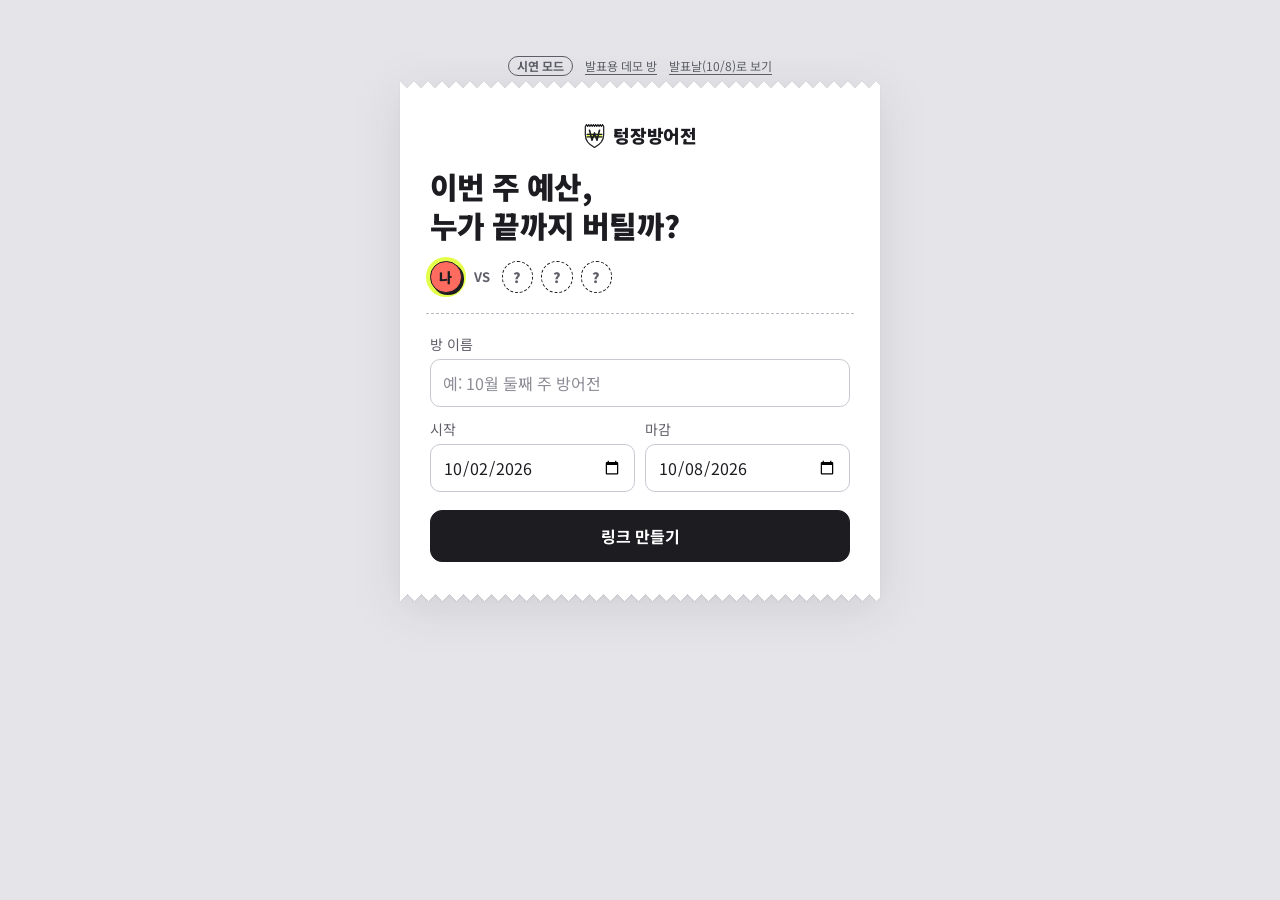
==== static/board/flow/index.html @ 1eaf126f "전체 UI 가이드와 시연용 전체 흐름(/flow) 추가: 다른 레인 기능이 없어도 발표 시연이 끊기지 않고, 팀원이 같은 디자인으로 화면을 옮길 수 있게 하기 위해 - /flow:" ====
<!doctype html>
<html lang="ko">
<head>
  <meta charset="utf-8">
  <meta name="viewport" content="width=device-width, initial-scale=1, viewport-fit=cover">
  <meta name="theme-color" content="#e4e4e9">
  <title>텅장방어전 · 방 만들기</title>
  <link rel="stylesheet" href="/static/board/common-proposal.css">
  <link rel="stylesheet" href="/static/board/flow/flow.css">
</head>
<body>
<!-- 방 만들기 (시연용). 실제 화면은 방 레인 / (static/rooms/index.html).
     화면의 일: 링크 만들기 하나. 설명 문장은 두지 않는다 -->
<main>
  <p class="brand">텅장방어전</p>
  <h1 class="hook">이번 주 예산,<br>누가 끝까지 버틸까?</h1>
  <div class="versus" aria-hidden="true">
    <span class="token p1 is-me">나</span><span class="vs">VS</span>
    <span class="token is-empty">?</span><span class="token is-empty">?</span><span class="token is-empty">?</span>
  </div>
  <hr>
  <form id="create" class="form" novalidate>
    <label>방 이름 <input name="name" maxlength="40" placeholder="예: 10월 둘째 주 방어전" autocomplete="off"></label>
    <div class="two">
      <label>시작 <input type="date" name="start" value="2026-10-02"></label>
      <label>마감 <input type="date" name="end" value="2026-10-08"></label>
    </div>
    <p class="danger" id="error" role="alert"></p>
    <button type="submit">링크 만들기</button>
  </form>
</main>
<script src="/static/board/flow/store.js"></script>
<script>
  (function () {
    "use strict";
    Flow.toolbar(null);
    const form = document.getElementById("create");
    const error = document.getElementById("error");
    form.addEventListener("submit", (ev) => {
      ev.preventDefault();
      // form.name 은 폼 자신의 name 속성이라 입력칸은 elements 로 꺼낸다
      const f = form.elements;
      const name = f.name.value.trim();
      const start = f.start.value;
      const end = f.end.value;
      f.name.removeAttribute("aria-invalid");
      f.end.removeAttribute("aria-invalid");
      if (!name) { error.textContent = "방 이름을 넣어 주세요."; f.name.setAttribute("aria-invalid", "true"); f.name.focus(); return; }
      if (!start || !end) { error.textContent = "시작일과 마감일을 골라 주세요."; return; }
      if (end < start) { error.textContent = "마감일이 시작일보다 빨라요."; f.end.setAttribute("aria-invalid", "true"); return; }
      const code = Flow.createRoom({ name, start_date: start, end_date: end });
      location.href = `/flow/r/${code}?new=1`;
    });
  })();
</script>
</body>
</html>
---- static/board/common-proposal.css ----
/* 공용 스타일 교체안: 결산 영수증 톤 (보드 레인 김경은 제안)

   팀장님이 static/common.css 를 이 파일 내용으로 바꾸면 방 만들기 · 방 홈 · 지출 올리기가 보드와 같은 톤이 된다.
   기존 변수(--bg --text --muted --line --accent --danger)와 클래스(.muted .danger .button .list)는 그대로 두었다.
   그래서 지금 화면 코드를 고치지 않아도 동작한다. 견본은 /static/board/ui-guide.html

   원칙: 화면 = 회색 계산대 위 흰 영수증 한 장 / 형광펜은 "나"에게만 / 상태는 도장 / 숫자는 고정폭 / 해요체 */

@import url("https://fonts.googleapis.com/css2?family=Noto+Sans+KR:wght@400;500;700;900&display=swap");

:root {
  color-scheme: light;

  /* 색 */
  --counter: #e4e4e9;       /* 바탕: 계산대 */
  --paper: #ffffff;         /* 영수증 종이 */
  --ink: #1c1c21;           /* 글자: 감열 잉크 */
  --ink-soft: #5e5e68;      /* 흐린 글자 (흰 종이 위 대비 6:1) */
  --rule: #b9b9c2;          /* 점선 */
  --field: #c9c9d1;         /* 입력칸 테두리 */
  --hl: #e4ff4a;            /* 형광펜: "나" 전용 */
  --hl-soft: #f4ffbf;       /* 형광펜 줄 바탕 */
  --stamp-red: #cf2338;     /* 초과 · 오류 */
  --stamp-gray: #7a7a85;    /* 미확인 · 항복 · 비활성 */
  --stamp-blue: #2647b8;    /* 완주 · 성공 */
  --up: #127a46;            /* 순위 오름 */
  --gold: #f2c94c;          /* 1등 메달 (글자는 잉크색) */
  --silver: #d3d6dc;        /* 2등 */
  --bronze: #e3a873;        /* 3등 */
  /* 플레이어 색: "누구인지"에만 쓴다 (상태는 도장). member_id 로 (id - 1) % 6 */
  --p1: #ff6b5e;            /* 코랄 */
  --p2: #4d7cff;            /* 파랑 */
  --p3: #2fcf9f;            /* 민트 */
  --p4: #ffb020;            /* 호박 */
  --p5: #a77bff;            /* 보라 */
  --p6: #ff6fb5;            /* 핑크 */

  /* 글꼴 */
  --font: "Noto Sans KR", "Apple SD Gothic Neo", "Malgun Gothic", system-ui, sans-serif;
  --mono: var(--font);      /* 글꼴은 하나(Noto Sans KR). 숫자는 .n 의 tabular-nums 로 자리만 맞춘다 */
  --ease-out: cubic-bezier(0.16, 1, 0.3, 1);

  /* 예전 이름 (지금 화면 코드가 쓰는 변수) */
  --bg: var(--paper);
  --text: var(--ink);
  --muted: var(--ink-soft);
  --line: var(--rule);
  --accent: var(--ink);
  --danger: var(--stamp-red);
}

* { box-sizing: border-box; }
[hidden] { display: none !important; }

html { -webkit-text-size-adjust: 100%; }
body {
  margin: 0;
  min-height: 100vh;
  min-height: 100dvh;
  background: var(--counter);
  color: var(--ink);
  font-family: var(--font);
  font-size: 16px;
  line-height: 1.5;
  -webkit-font-smoothing: antialiased;
  word-break: keep-all;
  padding: calc(20px + env(safe-area-inset-top, 0px)) 12px calc(28px + env(safe-area-inset-bottom, 0px));
}
::selection { background: var(--hl); color: var(--ink); }
:focus-visible { outline: 2px solid var(--ink); outline-offset: 3px; border-radius: 4px; }
a { color: inherit; text-underline-offset: 3px; }

/* 영수증 한 장: 각 화면의 <main> 이 그대로 영수증이 된다. 다른 곳에서는 .paper */
main,
.paper {
  --tooth: 14px;
  position: relative;
  max-width: 480px;
  margin: 7px auto;
  padding: 28px 22px 26px;
  background: var(--paper);
  filter: drop-shadow(0 1px 1px rgba(28, 28, 33, 0.06)) drop-shadow(0 10px 24px rgba(28, 28, 33, 0.10));
}
main::before, main::after,
.paper::before, .paper::after {
  content: "";
  position: absolute;
  left: 0;
  right: 0;
  height: 7px;
  background-repeat: repeat-x;
  background-size: var(--tooth) var(--tooth);
}
main::before, .paper::before {
  top: -7px;
  background-image:
    linear-gradient(45deg, var(--paper) 50%, transparent 50%),
    linear-gradient(-45deg, var(--paper) 50%, transparent 50%);
}
main::after, .paper::after {
  bottom: -7px;
  background-image:
    linear-gradient(135deg, var(--paper) 50%, transparent 50%),
    linear-gradient(-135deg, var(--paper) 50%, transparent 50%);
  background-position: 0 -7px;
}

h1 { font-size: 24px; font-weight: 900; line-height: 1.3; letter-spacing: -0.01em; margin: 0 0 6px; text-wrap: balance; }
h2 { font-size: 18px; font-weight: 700; line-height: 1.4; margin: 24px 0 10px; }
p { margin: 0 0 12px; }

.muted { color: var(--ink-soft); font-size: 14px; }
.danger { color: var(--stamp-red); font-size: 14px; font-weight: 500; }
.danger:empty { display: none; }

/* 점선: 영수증 구획 */
hr, .cut { border: 0; border-top: 1.5px dashed var(--rule); margin: 20px -4px; }

/* 버튼: 기본은 잉크색, 보조는 테두리만 */
button, .button {
  display: inline-flex;
  align-items: center;
  justify-content: center;
  gap: 6px;
  min-height: 52px;
  padding: 0 20px;
  border: 1.5px solid var(--ink);
  border-radius: 12px;
  background: var(--ink);
  color: var(--paper);
  font: inherit;
  font-size: 16px;
  font-weight: 700;
  text-decoration: none;
  cursor: pointer;
}
button:active, .button:active { transform: translateY(1px); }
button:disabled, .button[aria-disabled="true"] { opacity: 0.4; cursor: default; transform: none; }
button.secondary, .button.secondary { background: var(--paper); color: var(--ink); }
button.danger-line, .button.danger-line { background: var(--paper); color: var(--stamp-red); border-color: var(--stamp-red); }
button.small, .button.small { min-height: 40px; padding: 0 14px; font-size: 14px; border-radius: 10px; }

/* 입력칸 */
input, select, textarea {
  width: 100%;
  min-height: 48px;
  padding: 0 12px;
  border: 1.5px solid var(--field);
  border-radius: 10px;
  background: var(--paper);
  color: var(--ink);
  font: inherit;
  font-size: 16px;   /* 16px 미만이면 아이폰이 확대한다 */
}
textarea { padding: 10px 12px; min-height: 96px; }
input:focus, select:focus, textarea:focus { outline: none; border-color: var(--ink); box-shadow: 0 0 0 3px var(--hl); }
input[readonly] { background: #f4f4f6; }
input[type="checkbox"], input[type="radio"] { width: 20px; height: 20px; min-height: 0; padding: 0; accent-color: var(--ink); }
input[aria-invalid="true"] { border-color: var(--stamp-red); }
input::placeholder { color: #8c8c96; }

/* 목록: 영수증 줄 */
ul.list { list-style: none; padding: 0; margin: 0; }
ul.list li { padding: 12px 0; }
ul.list li + li { border-top: 1px dotted var(--rule); }

/* 숫자는 고정폭 */
.n { font-family: var(--mono); font-weight: 700; font-variant-numeric: tabular-nums; letter-spacing: -0.01em; }

/* 형광펜: "나" 와 내 숫자에만 */
mark {
  color: inherit;
  background: linear-gradient(transparent 38%, var(--hl) 38%, var(--hl) 92%, transparent 92%);
  padding: 0 0.12em;
  margin: 0 -0.06em;
  -webkit-box-decoration-break: clone;
  box-decoration-break: clone;
}
.is-me { background: var(--hl-soft); }

/* 도장: 상태 표시 (색만으로 알리지 않고 글자로) */
.stamp {
  display: inline-block;
  font-size: 11.5px;
  font-weight: 900;
  letter-spacing: 0.08em;
  line-height: 1;
  padding: 3px 5px 3px 6px;
  border: 1.8px solid currentColor;
  border-radius: 4px;
  transform: rotate(-7deg);
  opacity: 0.88;
  white-space: nowrap;
}
.stamp-red { color: var(--stamp-red); }
.stamp-gray { color: var(--stamp-gray); }
.stamp-blue { color: var(--stamp-blue); }

/* 작은 꼬리표: 미확인처럼 "아직 확정 전" 상태. 도장보다 한 단계 약하다 */
.tag {
  display: inline-block;
  font-size: 12px;
  font-weight: 700;
  color: var(--stamp-gray);
  border: 1.4px dashed currentColor;
  border-radius: 4px;
  padding: 0 5px;
  line-height: 18px;
  white-space: nowrap;
}

/* 금 · 은 · 동: 1 · 2 · 3등 숫자를 메달 동전으로. 사람 토큰(각진 그림자)과 달리 그림자 없이 안쪽 점선 링 */
.medal {
  position: relative;
  display: inline-grid;
  place-items: center;
  width: 1.7em;
  height: 1.7em;
  border-radius: 50%;
  border: 1.5px solid var(--ink);
  font-family: var(--mono);
  font-weight: 700;
  line-height: 1;
}
.medal::after { content: ""; position: absolute; inset: 3px; border-radius: 50%; border: 1px dashed rgba(28, 28, 33, 0.55); }
.medal-gold { background: var(--gold); }
.medal-silver { background: var(--silver); }
.medal-bronze { background: var(--bronze); }

/* 고르기 카드: 참여할 때 가짜 은행 계좌 고르기 같은 단일 선택 */
/* 각 레인의 ".form label { display: block }" 같은 규칙에 덮이지 않게 클래스를 두 번 쓴다 */
label.pick.pick {
  display: flex;
  margin: 0;
  font-size: 15px;
  line-height: 1.4;
  align-items: center;
  gap: 12px;
  padding: 12px 14px;
  border: 1.5px solid var(--field);
  border-radius: 10px;
  color: var(--ink);
  cursor: pointer;
}
label.pick + label.pick { margin-top: 8px; }
label.pick.pick input { margin: 0; flex: none; }
label.pick:has(input:checked) { border-color: var(--ink); box-shadow: inset 0 0 0 1px var(--ink); }
label.pick .pick-sub { display: block; font-size: 13px; color: var(--ink-soft); }

/* 플레이어 토큰: 사람마다 고유 색의 동그라미 스티커 (닉네임 첫 글자). 게임 대기실처럼 "누구랑 붙는지" */
.token {
  --pc: var(--counter);
  display: inline-grid;
  place-items: center;
  width: 2.25em;
  height: 2.25em;
  flex: none;
  border-radius: 50%;
  border: 1.5px solid var(--ink);
  background: var(--pc);
  color: var(--ink);
  font-weight: 900;
  font-size: 14px;
  line-height: 1;
  box-shadow: 2px 2px 0 var(--ink);
}
.token.p1 { --pc: var(--p1); }
.token.p2 { --pc: var(--p2); }
.token.p3 { --pc: var(--p3); }
.token.p4 { --pc: var(--p4); }
.token.p5 { --pc: var(--p5); }
.token.p6 { --pc: var(--p6); }
.token.is-me { box-shadow: 2px 2px 0 var(--ink), 0 0 0 4px var(--hl); }
.token.is-quit { filter: grayscale(1); opacity: 0.5; }
.token.is-empty { background: transparent; border-style: dashed; color: var(--ink-soft); box-shadow: none; }

/* 참전자 줄 */
.lineup { display: flex; flex-wrap: wrap; gap: 12px 6px; margin: 0; padding: 0; list-style: none; }
.player { display: grid; justify-items: center; gap: 6px; width: 58px; }
.player .pname { font-size: 12px; font-weight: 500; width: 100%; text-align: center; overflow: hidden; text-overflow: ellipsis; white-space: nowrap; }

/* 내 HP 게이지: 남은 예산. 여유(민트) → 주의(호박) → 위험(코랄) → 초과(빨간 빗금) */
.gauge { --g: var(--p3); height: 16px; border: 1.5px solid var(--ink); border-radius: 999px; padding: 2px; background: var(--paper); }
.gauge > span { display: block; height: 100%; width: var(--left, 100%); min-width: 6px; border-radius: 999px; background: var(--g); transition: width 600ms var(--ease-out); }
.gauge[data-level="warn"] { --g: var(--p4); }
.gauge[data-level="danger"] { --g: var(--p1); }
.gauge[data-level="over"] > span { width: 100%; background: repeating-linear-gradient(-45deg, var(--stamp-red) 0 6px, #f6c3c9 6px 12px); }
.gauge-row { display: flex; justify-content: space-between; align-items: baseline; font-size: 13px; color: var(--ink-soft); margin: 0 0 6px; }
.gauge-row b { color: var(--ink); font-family: var(--mono); }

/* 비어 있는 메달 자리: 누가 가져갈까 (봉인 화면, 순위는 드러내지 않는다) */
.slots { display: flex; gap: 10px; align-items: center; }
.slot {
  display: inline-grid; place-items: center;
  width: 44px; height: 44px; border-radius: 50%;
  border: 1.5px solid var(--ink); box-shadow: 2px 2px 0 var(--ink);
  font-family: var(--mono); font-weight: 700; font-size: 20px; color: var(--ink);
}
.slot.gold { background: var(--gold); }
.slot.silver { background: var(--silver); }
.slot.bronze { background: var(--bronze); }

/* 안내 띠: "시연용 가상 계좌" 같은 알림 */
.note {
  font-size: 13px;
  color: var(--ink-soft);
  border: 1.5px dashed var(--rule);
  border-radius: 10px;
  padding: 10px 12px;
  margin: 0 0 16px;
}

@media (min-width: 720px) {
  body { padding-top: 56px; padding-bottom: 56px; }
  main, .paper { padding: 34px 30px 32px; }
}
---- static/board/flow/flow.css ----
/* 시연용 전체 흐름(/flow) 화면 배치. 색 · 글꼴 · 버튼 · 입력칸은 ../common-proposal.css 를 그대로 쓴다.
   원칙: 한 화면에 가장 큰 글자 하나, 기본 버튼 하나. 설명 문장은 두지 않는다.
   팀원이 자기 레인으로 옮길 때는 이 파일의 해당 부분만 같이 가져가면 된다. */

/* 시연 도구 막대: 영수증 밖, 맨 위. 실제 서비스에는 없다. 화면과 경쟁하지 않게 작고 흐리게 */
.flowbar {
  max-width: 480px;
  margin: 0 auto 12px;
  display: flex;
  flex-wrap: wrap;
  align-items: center;
  justify-content: center;
  gap: 4px 12px;
  font-size: 12px;
  color: var(--ink-soft, #5e5e68);
}
.flowbar .fb-chip {
  border: 1px solid currentColor;
  border-radius: 999px;
  padding: 0 8px;
  font-weight: 700;
}
.flowbar a,
.flowbar button {
  all: unset;
  cursor: pointer;
  text-decoration: underline;
  text-underline-offset: 3px;
}
.flowbar a:focus-visible,
.flowbar button:focus-visible { outline: 2px solid var(--ink, #1c1c21); outline-offset: 2px; border-radius: 3px; }
.counter .flowbar { margin-bottom: 0; }

/* 영수증 머리: 서비스 이름 (로고가 정해지면 이 자리) */
main > .brand, .paper > .brand { display: flex; align-items: center; justify-content: center; gap: 7px; font-weight: 900; font-size: 18px; letter-spacing: -0.01em; margin: 0 0 18px; }
/* 로고 A안 (투표 전 임시): 영수증 톱니 방패 + ₩ 바리케이드. 결과 카드(board.js)는 자기 로고가 있어서 main 바로 아래 .brand 에만 */
main > .brand::before, .paper > .brand::before { content: ""; width: 23px; height: 26px; flex: none; background: url("data:image/svg+xml,%3Csvg xmlns='http://www.w3.org/2000/svg' viewBox='0 0 60 68'%3E%3Cpath d='M6 9 L9 4 L12 9 L15 4 L18 9 L21 4 L24 9 L27 4 L30 9 L33 4 L36 9 L39 4 L42 9 L45 4 L48 9 L51 4 L54 9 V31 C54 46 44 57 30 64 C16 57 6 46 6 31 Z' fill='%23fff' stroke='%231c1c21' stroke-width='3.2' stroke-linejoin='round'/%3E%3Crect x='10' y='28' width='40' height='10' fill='%23e4ff4a'/%3E%3Cpolyline points='17,19 23.5,45 30,26 36.5,45 43,19' fill='none' stroke='%231c1c21' stroke-width='4.2' stroke-linecap='round' stroke-linejoin='round'/%3E%3Cline x1='10.5' y1='29.5' x2='49.5' y2='29.5' stroke='%231c1c21' stroke-width='3.4' stroke-linecap='round'/%3E%3Cline x1='10.5' y1='36.5' x2='49.5' y2='36.5' stroke='%231c1c21' stroke-width='3.4' stroke-linecap='round'/%3E%3C/svg%3E") no-repeat center / contain; }
.meta { font-size: 14px; color: var(--ink-soft); margin: 0; }
.meta b { color: var(--ink); }

/* 방 만들기: 질문 한 줄이 화면의 전부. 아래 "나 VS ? ? ?" 는 그림이다 */
.hook { font-size: 30px; line-height: 1.3; letter-spacing: -0.02em; margin: 8px 0 16px; }
.versus { display: flex; align-items: center; gap: 8px; }
.versus .vs { font-weight: 700; font-size: 13px; color: var(--ink-soft); margin: 0 4px; }

.form label { display: block; margin-bottom: 12px; font-size: 14px; color: var(--ink-soft); }
.form label input, .form label select { margin-top: 4px; }
.form button[type="submit"] { width: 100%; margin-top: 6px; }
.label { font-size: 14px; color: var(--ink-soft); margin: 0 0 8px; }
.two { display: flex; gap: 10px; }
.two label { flex: 1; min-width: 0; }
.wide { width: 100%; }
.stack { display: grid; gap: 10px; }

/* 방 홈 */
.who { font-size: 14px; color: var(--ink-soft); margin: 16px 0 10px; }
.who .n { color: var(--ink); }
.share { display: flex; gap: 8px; align-items: center; }
.share input { flex: 1; min-width: 0; font-size: 14px; color: var(--ink-soft); }
.flash { font-size: 14px; font-weight: 700; margin: 0 0 10px; }

/* 계좌 고르기: 세 칸 버튼 (고른 칸은 잉크로 채운다) */
.seg { margin: 0 0 14px; display: grid; grid-template-columns: repeat(3, 1fr); gap: 8px; }
.seg-item { position: relative; display: block; margin: 0 !important; }
.seg-item input { position: absolute; opacity: 0; inset: 0; width: 100%; height: 100%; margin: 0; cursor: pointer; }
.seg-item span {
  display: flex; align-items: center; justify-content: center;
  min-height: 48px; border: 1.5px solid var(--field); border-radius: 10px;
  font-size: 15px; font-weight: 700; color: var(--ink); background: var(--paper);
}
.seg-item input:checked + span { background: var(--ink); border-color: var(--ink); color: var(--paper); }
.seg-item input:focus-visible + span { box-shadow: 0 0 0 3px var(--hl); }

/* 내 페이지: 가장 큰 글자는 목표까지 남은 돈 */
.kicker { font-size: 15px; font-weight: 700; margin: 22px 0 2px; }
.money { font-size: 26px; line-height: 1.25; margin: 0 0 8px; }
.money .n { font-size: 40px; letter-spacing: -0.03em; }
.me-meta { display: flex; align-items: center; gap: 8px; }
.me-meta .token { font-size: 12px; box-shadow: 1.5px 1.5px 0 var(--ink); }
.me-meta .token.is-me { box-shadow: 1.5px 1.5px 0 var(--ink), 0 0 0 3px var(--hl); }
.pace { font-size: 14px; font-weight: 700; margin: 8px 0 0; }
.sub { display: flex; flex-wrap: wrap; align-items: center; gap: 6px 10px; font-size: 14px; color: var(--ink-soft); margin: 0 0 14px; }
.sub .n { font-weight: 500; }

/* 불러온 거래: 영수증 위에 살짝 떠 있는 판 한 장. 위쪽 "내 상태"와 확실히 나뉜다 */
.panel {
  margin: 22px -8px 0;
  padding: 10px 14px 14px;
  background: var(--paper);
  border-radius: 14px;
  box-shadow:
    0 0 0 1px rgba(28, 28, 33, 0.07),
    0 2px 4px rgba(28, 28, 33, 0.05),
    0 12px 28px rgba(28, 28, 33, 0.10);
}
.panel .list li:last-child { padding-bottom: 4px; }

/* 불러온 거래: 한 줄에 이름과 금액, 아래 줄에 날짜와 조정 */
.list-head { display: flex; justify-content: space-between; align-items: center; font-size: 13px; color: var(--ink-soft); margin: 0 0 2px; }
.tx { display: grid; grid-template-columns: minmax(0, 1fr) auto; grid-template-areas: "what amt" "sub ctl"; gap: 4px 10px; align-items: center; }
.tx .what { grid-area: what; font-weight: 500; }
.tx .amt { grid-area: amt; text-align: right; }
.tx-sub { grid-area: sub; display: flex; flex-wrap: wrap; gap: 4px 8px; align-items: center; min-width: 0; }
.tx .when { font-size: 12.5px; color: var(--ink-soft); }
.tx .when .n { font-weight: 500; }
.tx .ctl { grid-area: ctl; display: flex; gap: 6px; align-items: center; justify-content: flex-end; }
.tx .ctl select { width: auto; min-height: 34px; padding: 0 6px; border-radius: 8px; font-size: 16px; }
.tx.is-out .what, .tx.is-out .amt { color: var(--ink-soft); text-decoration: line-through; }

/* 제외: 누르면 잉크로 채워지는 작은 칸 */
.toggle { position: relative; display: inline-flex; cursor: pointer; }
.toggle input { position: absolute; opacity: 0; inset: 0; width: 100%; height: 100%; margin: 0; cursor: pointer; }
.toggle span { display: inline-flex; align-items: center; min-height: 34px; padding: 0 10px; border: 1.5px solid var(--field); border-radius: 8px; font-size: 14px; font-weight: 700; color: var(--ink-soft); }
.toggle input:checked + span { background: var(--ink); border-color: var(--ink); color: var(--paper); }
.toggle input:focus-visible + span { box-shadow: 0 0 0 3px var(--hl); }

/* 조정 완료: 목록을 내려도 화면 아래에 붙어 있다 */
.sticky { position: sticky; bottom: calc(12px + env(safe-area-inset-bottom, 0px)); margin-top: 16px; z-index: 2; }
.sticky button { box-shadow: 0 8px 20px rgba(28, 28, 33, 0.18); }

/* 글자 버튼 */
.text-btn { all: unset; cursor: pointer; font-size: 13px; color: var(--ink-soft); text-decoration: underline; text-underline-offset: 3px; }
.text-btn:focus-visible { outline: 2px solid var(--ink); outline-offset: 2px; border-radius: 3px; }
.danger-text { color: var(--stamp-red); }

.links { display: flex; justify-content: center; align-items: center; flex-wrap: wrap; gap: 6px 18px; font-size: 13px; margin: 0; }
.links a { color: var(--ink-soft); }

hr { margin: 20px -4px; }

/* 은행 연결 동의: 돈 이야기를 하는 화면이라 게임 요소 없이 표 한 장으로 */
.consent { margin: 14px 0 14px; padding: 0; display: grid; }
.consent div { display: grid; grid-template-columns: 7.2em minmax(0, 1fr); gap: 10px; padding: 9px 0; }
.consent div + div { border-top: 1px dotted var(--rule); }
.consent dt { font-size: 14px; color: var(--ink-soft); }
.consent dd { margin: 0; font-weight: 500; }
.agree { display: flex; align-items: center; gap: 10px; font-weight: 700; margin: 0 0 6px; cursor: pointer; }
.agree input { flex: none; }

/* 계좌 불러오는 중 */
.loading { display: grid; justify-items: center; gap: 14px; padding: 48px 0 40px; text-align: center; }
.loading p { margin: 0; font-weight: 700; }
.dots { display: flex; gap: 6px; }
.dots i { width: 9px; height: 9px; border-radius: 50%; background: var(--ink); animation: dot 900ms ease-in-out infinite; }
.dots i:nth-child(2) { animation-delay: 150ms; }
.dots i:nth-child(3) { animation-delay: 300ms; }
@keyframes dot { 0%, 100% { opacity: 0.2; transform: translateY(0); } 50% { opacity: 1; transform: translateY(-4px); } }
@media (prefers-reduced-motion: reduce) { .dots i { animation: none; opacity: 0.6; } }

/* 계좌 목록 */
.accounts { display: grid; }

/* 참여 흐름(정보 입력 → 은행 연결 → 계좌 선택): 단계가 바뀌어도 영수증 길이와 버튼 자리가 그대로 */
main.flow-step { min-height: 670px; display: flex; flex-direction: column; }
main.flow-step .step-body { flex: 1; display: flex; flex-direction: column; }
main.flow-step .step-actions { margin-top: auto; padding-top: 18px; display: grid; gap: 10px; }
.back { justify-self: start; align-self: flex-start; margin: -6px 0 10px; }
main.flow-step .loading { flex: 1; align-content: center; padding: 0; }
main.flow-step form.form { flex: 1; display: flex; flex-direction: column; }

.stepper { display: grid; grid-template-columns: repeat(3, 1fr); gap: 6px; list-style: none; padding: 0; margin: 0 0 20px; }
.stepper li { padding-top: 7px; border-top: 3px solid var(--rule); font-size: 12px; font-weight: 700; color: var(--ink-soft); }
.stepper li.is-done { border-top-color: var(--ink-soft); }
.stepper li.is-now { border-top-color: var(--ink); color: var(--ink); }
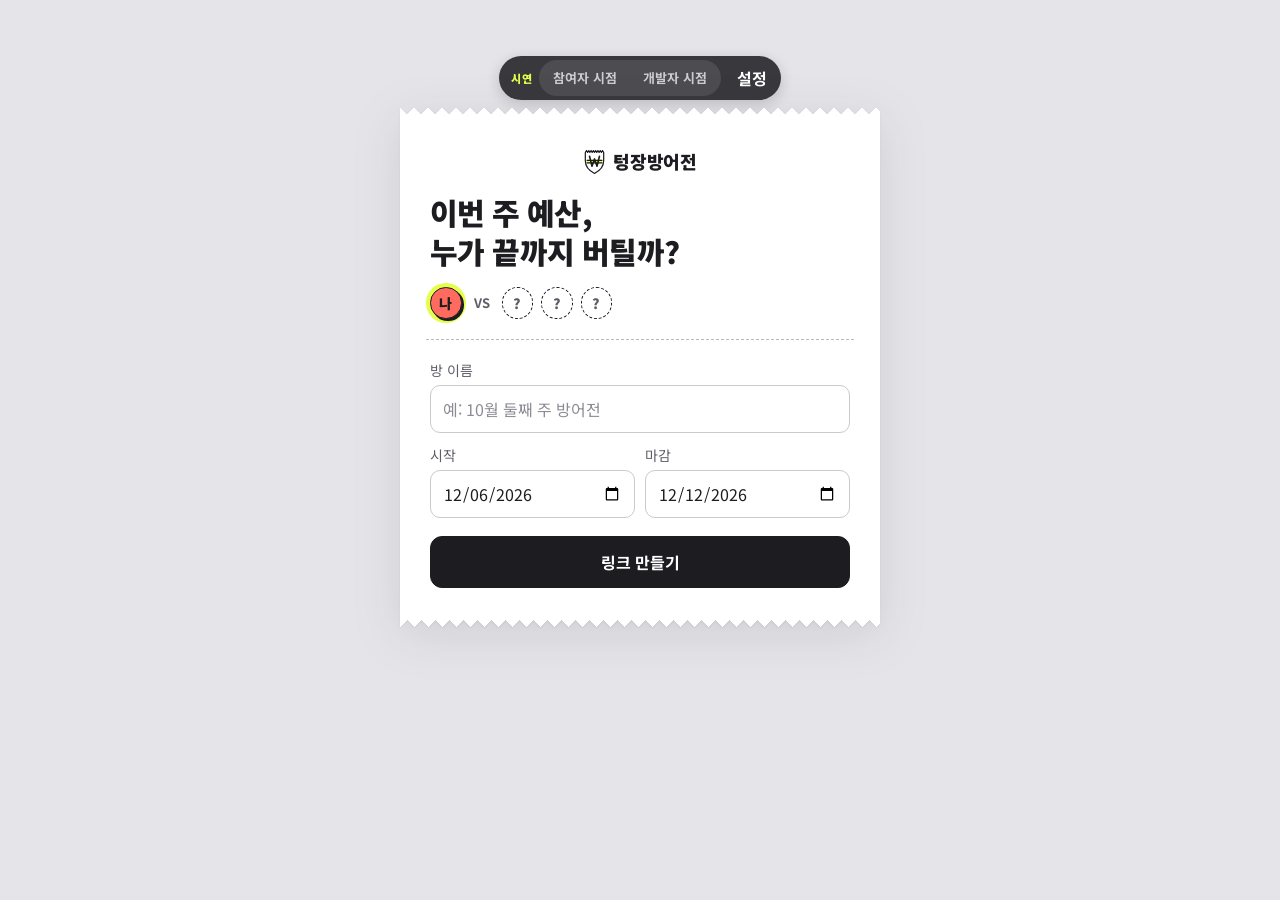
==== commit 52cbb60d: "참여·방 만들기 피드백 반영: 예산 콤마 자동, 은행 아이콘 줄 삭제, 동의 자세히 보기 팝업(법정 고지 3가지), 숫자 4자리 눈 버튼, 기간 기본값 오늘~+6일 Co-Autho" ====
--- a/static/board/flow/index.html
+++ b/static/board/flow/index.html
@@ -22,8 +22,8 @@
   <form id="create" class="form" novalidate>
     <label>방 이름 <input name="name" maxlength="40" placeholder="예: 10월 둘째 주 방어전" autocomplete="off"></label>
     <div class="two">
-      <label>시작 <input type="date" name="start" value="2026-10-02"></label>
-      <label>마감 <input type="date" name="end" value="2026-10-08"></label>
+      <label>시작 <input type="date" name="start"></label>
+      <label>마감 <input type="date" name="end"></label>
     </div>
     <p class="danger" id="error" role="alert"></p>
     <button type="submit">링크 만들기</button>
@@ -36,6 +36,17 @@
     Flow.toolbar(null);
     const form = document.getElementById("create");
     const error = document.getElementById("error");
+    // 기간 기본값: 시작 = 오늘, 마감 = 시작 + 6일 (일주일). 둘 다 고칠 수 있다. toISOString 은 쓰지 않는다
+    const dates = form.elements;
+    dates.start.value = Flow.today();
+    dates.end.value = Flow.addDays(dates.start.value, 6);
+    dates.end.min = dates.start.value;
+    dates.start.addEventListener("change", () => {
+      const start = dates.start.value;
+      if (!start) return;
+      dates.end.min = start;
+      if (!dates.end.value || dates.end.value < start) dates.end.value = Flow.addDays(start, 6);
+    });
     form.addEventListener("submit", (ev) => {
       ev.preventDefault();
       // form.name 은 폼 자신의 name 속성이라 입력칸은 elements 로 꺼낸다
--- a/static/board/flow/flow.css
+++ b/static/board/flow/flow.css
@@ -2,34 +2,70 @@
    원칙: 한 화면에 가장 큰 글자 하나, 기본 버튼 하나. 설명 문장은 두지 않는다.
    팀원이 자기 레인으로 옮길 때는 이 파일의 해당 부분만 같이 가져가면 된다. */
 
-/* 시연 도구 막대: 영수증 밖, 맨 위. 실제 서비스에는 없다. 화면과 경쟁하지 않게 작고 흐리게 */
-.flowbar {
-  max-width: 480px;
-  margin: 0 auto 12px;
-  display: flex;
-  flex-wrap: wrap;
-  align-items: center;
-  justify-content: center;
-  gap: 4px 12px;
-  font-size: 12px;
-  color: var(--ink-soft, #5e5e68);
-}
-.flowbar .fb-chip {
-  border: 1px solid currentColor;
+:root { --brand-shield: url("data:image/svg+xml,%3Csvg xmlns='http://www.w3.org/2000/svg' viewBox='0 0 60 68'%3E%3Cpath d='M6 9 L9 4 L12 9 L15 4 L18 9 L21 4 L24 9 L27 4 L30 9 L33 4 L36 9 L39 4 L42 9 L45 4 L48 9 L51 4 L54 9 V31 C54 46 44 57 30 64 C16 57 6 46 6 31 Z' fill='%23fff' stroke='%231c1c21' stroke-width='3.2' stroke-linejoin='round'/%3E%3Crect x='10' y='28' width='40' height='10' fill='%23e4ff4a'/%3E%3Cpolyline points='17,19 23.5,45 30,26 36.5,45 43,19' fill='none' stroke='%231c1c21' stroke-width='4.2' stroke-linecap='round' stroke-linejoin='round'/%3E%3Cline x1='10.5' y1='29.5' x2='49.5' y2='29.5' stroke='%231c1c21' stroke-width='3.4' stroke-linecap='round'/%3E%3Cline x1='10.5' y1='36.5' x2='49.5' y2='36.5' stroke='%231c1c21' stroke-width='3.4' stroke-linecap='round'/%3E%3C/svg%3E"); }
+
+/* 시연 막대: 영수증 위 회색 바탕에 놓인 어두운 알약. 서비스 화면(흰 영수증)과 질감이 달라 "시연 조작"으로 보인다 */
+.demo-bar {
+  display: flex; align-items: center; gap: 6px;
+  width: fit-content; max-width: 100%;
+  margin: 0 auto 14px; padding: 4px 4px 4px 12px;
   border-radius: 999px;
-  padding: 0 8px;
-  font-weight: 700;
-}
-.flowbar a,
-.flowbar button {
-  all: unset;
-  cursor: pointer;
-  text-decoration: underline;
-  text-underline-offset: 3px;
-}
-.flowbar a:focus-visible,
-.flowbar button:focus-visible { outline: 2px solid var(--ink, #1c1c21); outline-offset: 2px; border-radius: 3px; }
-.counter .flowbar { margin-bottom: 0; }
+  background: rgba(28, 28, 33, 0.86); color: #fff;
+  font-family: var(--font, "Noto Sans KR", sans-serif);
+  box-shadow: 0 4px 14px rgba(28, 28, 33, 0.18);
+}
+.db-label { font-size: 11px; font-weight: 900; letter-spacing: 0.08em; color: var(--hl, #e4ff4a); }
+.db-seg { display: inline-flex; gap: 2px; background: rgba(255, 255, 255, 0.10); border-radius: 999px; padding: 2px; }
+.db-seg button, .db-more {
+  all: unset; box-sizing: border-box; cursor: pointer;
+  min-height: 32px; padding: 0 12px; border-radius: 999px;
+  font-size: 13px; font-weight: 700; color: rgba(255, 255, 255, 0.72); white-space: nowrap;
+  display: inline-flex; align-items: center; gap: 6px;
+}
+.db-seg button[aria-pressed="true"] { background: #fff; color: var(--ink, #1c1c21); }
+.db-more { padding: 0 10px; font-size: 16px; color: #fff; }
+.db-day { background: var(--hl, #e4ff4a); color: var(--ink, #1c1c21); border-radius: 999px; padding: 1px 7px; font-size: 11px; font-weight: 700; }
+.db-seg button:focus-visible, .db-more:focus-visible { outline: 2px solid var(--hl, #e4ff4a); outline-offset: 1px; }
+.counter .demo-bar { margin-bottom: 0; }
+
+.demo-sheet { position: fixed; inset: 0; z-index: 40; }
+.ds-backdrop { position: absolute; inset: 0; background: rgba(28, 28, 33, 0.45); }
+.ds-panel {
+  position: absolute; left: 0; right: 0; bottom: 0;
+  max-width: 480px; margin: 0 auto;
+  background: var(--paper, #fff); color: var(--ink, #1c1c21);
+  border-radius: 20px 20px 0 0;
+  padding: 10px 20px calc(20px + env(safe-area-inset-bottom, 0px));
+  box-shadow: 0 -10px 30px rgba(28, 28, 33, 0.18);
+  font-family: var(--font, "Noto Sans KR", sans-serif);
+  animation: ds-up 220ms cubic-bezier(0.16, 1, 0.3, 1);
+}
+@keyframes ds-up { from { transform: translateY(24px); opacity: 0; } to { transform: none; opacity: 1; } }
+@media (prefers-reduced-motion: reduce) { .ds-panel { animation: none; } }
+.ds-handle { display: block; width: 40px; height: 4px; border-radius: 4px; background: var(--rule, #b9b9c2); margin: 0 auto 14px; }
+.ds-panel h2 { font-size: 19px; font-weight: 900; margin: 0 0 4px; }
+.ds-sub { font-size: 13px; color: var(--ink-soft, #5e5e68); margin: 0 0 18px; }
+.ds-label { font-size: 13px; font-weight: 700; color: var(--ink-soft, #5e5e68); margin: 0 0 8px; }
+.ds-seg { display: grid; grid-template-columns: 1fr 1fr; gap: 6px; background: #f1f1f4; border-radius: 12px; padding: 4px; }
+.ds-seg button {
+  all: unset; box-sizing: border-box; display: grid; justify-items: center; gap: 1px;
+  min-height: 48px; padding: 6px; border-radius: 9px; cursor: pointer;
+  font-size: 14px; font-weight: 700; color: var(--ink-soft, #5e5e68); text-align: center;
+}
+.ds-seg button small { font-size: 12px; font-weight: 500; }
+.ds-seg button[aria-checked="true"] { background: var(--paper, #fff); color: var(--ink, #1c1c21); box-shadow: 0 1px 3px rgba(28, 28, 33, 0.15); }
+.ds-seg button:focus-visible { outline: 2px solid var(--ink, #1c1c21); outline-offset: 1px; }
+.ds-hint { font-size: 12.5px; color: var(--ink-soft, #5e5e68); margin: 8px 2px 16px; }
+.ds-list { display: grid; border-top: 1px solid #ececf0; }
+.ds-row {
+  all: unset; box-sizing: border-box; display: grid; gap: 2px; cursor: pointer;
+  padding: 13px 28px 13px 2px; border-bottom: 1px solid #ececf0; position: relative;
+}
+.ds-row::after { content: "›"; position: absolute; right: 6px; top: 50%; translate: 0 -50%; font-size: 20px; color: var(--rule, #b9b9c2); }
+.ds-row b { font-size: 15px; font-weight: 700; color: var(--ink, #1c1c21); }
+.ds-row span { font-size: 13px; color: var(--ink-soft, #5e5e68); }
+.ds-row:focus-visible { outline: 2px solid var(--ink, #1c1c21); outline-offset: -2px; border-radius: 6px; }
+.ds-close { width: 100%; margin-top: 16px; }
 
 /* 영수증 머리: 서비스 이름 (로고가 정해지면 이 자리) */
 main > .brand, .paper > .brand { display: flex; align-items: center; justify-content: center; gap: 7px; font-weight: 900; font-size: 18px; letter-spacing: -0.01em; margin: 0 0 18px; }
@@ -97,7 +133,9 @@
 
 /* 불러온 거래: 한 줄에 이름과 금액, 아래 줄에 날짜와 조정 */
 .list-head { display: flex; justify-content: space-between; align-items: center; font-size: 13px; color: var(--ink-soft); margin: 0 0 2px; }
-.tx { display: grid; grid-template-columns: minmax(0, 1fr) auto; grid-template-areas: "what amt" "sub ctl"; gap: 4px 10px; align-items: center; }
+.tx { display: grid; grid-template-columns: minmax(0, 1fr) auto; grid-template-areas: "what amt" "sub ctl" "hint hint"; gap: 4px 10px; align-items: center; }
+.tx-hint { grid-area: hint; display: flex; }
+.tx-hint .tag { white-space: normal; line-height: 1.5; }
 .tx .what { grid-area: what; font-weight: 500; }
 .tx .amt { grid-area: amt; text-align: right; }
 .tx-sub { grid-area: sub; display: flex; flex-wrap: wrap; gap: 4px 8px; align-items: center; min-width: 0; }
@@ -128,13 +166,27 @@
 
 hr { margin: 20px -4px; }
 
-/* 은행 연결 동의: 돈 이야기를 하는 화면이라 게임 요소 없이 표 한 장으로 */
+/* 은행 연결 동의: 돈 이야기를 하는 화면이라 게임 요소 없이. 누가 무엇을 하는지 주어를 붙여 한 줄씩 */
+.consent-title { font-size: 24px; text-align: center; margin: 0 0 4px; }
+.consent-sub { text-align: center; margin: 0 0 22px; }
+.scope { list-style: none; margin: 0; padding: 0; display: grid; gap: 18px; }
+.scope li { display: grid; grid-template-columns: 36px minmax(0, 1fr); gap: 14px; align-items: center; }
+.sc-ic { width: 36px; height: 36px; border-radius: 50%; background: var(--counter); display: grid; place-items: center; }
+.sc-ic svg { width: 19px; height: 19px; }
+.scope b { display: block; font-size: 15px; font-weight: 900; line-height: 1.35; }
+.scope li span:not(.sc-ic) { display: block; font-size: 14px; color: var(--ink-soft); line-height: 1.45; margin-top: 1px; }
+.agree span { line-height: 1.4; }
+.agree b { color: var(--ink); }
+main.flow-step .step-actions button:disabled { opacity: 0.35; cursor: not-allowed; }
+
+/* (예전 두 칸 표: UI 가이드 예시에서만 쓰던 것) */
 .consent { margin: 14px 0 14px; padding: 0; display: grid; }
 .consent div { display: grid; grid-template-columns: 7.2em minmax(0, 1fr); gap: 10px; padding: 9px 0; }
 .consent div + div { border-top: 1px dotted var(--rule); }
 .consent dt { font-size: 14px; color: var(--ink-soft); }
 .consent dd { margin: 0; font-weight: 500; }
-.agree { display: flex; align-items: center; gap: 10px; font-weight: 700; margin: 0 0 6px; cursor: pointer; }
+.agree { display: flex; align-items: flex-start; gap: 10px; font-weight: 500; margin: 0 0 6px; cursor: pointer; font-size: 15px; }
+.agree input { margin-top: 1px; }
 .agree input { flex: none; }
 
 /* 계좌 불러오는 중 */
@@ -151,7 +203,8 @@
 .accounts { display: grid; }
 
 /* 참여 흐름(정보 입력 → 은행 연결 → 계좌 선택): 단계가 바뀌어도 영수증 길이와 버튼 자리가 그대로 */
-main.flow-step { min-height: 670px; display: flex; flex-direction: column; }
+/* 휴대폰 한 화면에 영수증 전체(아래 톱니까지)가 들어오는 길이. 시연 막대와 위아래 여백 몫 134px 제외, 컴퓨터에서는 760px 에서 멈춘다 */
+main.flow-step { min-height: clamp(600px, calc(100dvh - 134px), 760px); display: flex; flex-direction: column; }
 main.flow-step .step-body { flex: 1; display: flex; flex-direction: column; }
 main.flow-step .step-actions { margin-top: auto; padding-top: 18px; display: grid; gap: 10px; }
 .back { justify-self: start; align-self: flex-start; margin: -6px 0 10px; }
@@ -162,3 +215,101 @@
 .stepper li { padding-top: 7px; border-top: 3px solid var(--rule); font-size: 12px; font-weight: 700; color: var(--ink-soft); }
 .stepper li.is-done { border-top-color: var(--ink-soft); }
 .stepper li.is-now { border-top-color: var(--ink); color: var(--ink); }
+
+/* 아래 고정 탭: 참여한 뒤 [내 기록 | 결과] 두 곳만 오간다 */
+.tabbar {
+  position: fixed; left: 0; right: 0; bottom: 0; z-index: 20;
+  display: flex; justify-content: center; gap: 8px;
+  padding: 6px 12px calc(6px + env(safe-area-inset-bottom, 0px));
+  background: var(--paper, #fff);
+  border-top: 1px solid #e6e6ea;
+  box-shadow: 0 -4px 14px rgba(28, 28, 33, 0.06);
+  font-family: var(--font, "Noto Sans KR", sans-serif);
+}
+.tabbar a {
+  flex: 1; max-width: 200px;
+  display: grid; justify-items: center; gap: 2px;
+  padding: 6px 0 4px; border-radius: 12px;
+  font-size: 12px; font-weight: 700; color: var(--ink-soft, #5e5e68); text-decoration: none;
+}
+.tabbar a svg { width: 22px; height: 22px; }
+.tabbar a[aria-current="page"] { color: var(--ink, #1c1c21); background: #f1f1f4; }
+.tabbar a:focus-visible { outline: 2px solid var(--ink, #1c1c21); outline-offset: 2px; }
+.tabbar em { font-style: normal; display: inline-flex; align-items: center; gap: 2px; font-size: 11px; color: var(--ink-soft, #5e5e68); }
+.tabbar em svg { width: 11px; height: 11px; }
+body.has-tabbar { padding-bottom: calc(96px + env(safe-area-inset-bottom, 0px)); }
+body.has-tabbar .counter { padding-bottom: calc(96px + env(safe-area-inset-bottom, 0px)); }
+.has-tabbar .sticky { bottom: calc(78px + env(safe-area-inset-bottom, 0px)); }
+
+/* 숫자 4자리 */
+.label-sub { font-size: 12px; color: var(--ink-soft); margin-left: 4px; }
+.who-row { display: flex; justify-content: space-between; align-items: center; gap: 12px; }
+.who-row .text-btn { font-size: 13px; font-weight: 700; color: var(--ink); }
+.lineup.compact { gap: 10px 4px; }
+.lineup.compact .player { width: 50px; }
+.pick-names { list-style: none; margin: 18px 0 0; padding: 0; display: grid; gap: 8px; }
+.pick-name {
+  all: unset; box-sizing: border-box; cursor: pointer; width: 100%;
+  display: flex; align-items: center; gap: 12px;
+  padding: 10px 14px; border: 1.5px solid var(--field); border-radius: 12px;
+  font-size: 16px; font-weight: 700; color: var(--ink);
+}
+.pick-name .token { font-size: 13px; }
+.pick-name:hover, .pick-name:focus-visible { border-color: var(--ink); }
+.pin-who { display: flex; align-items: center; justify-content: center; gap: 8px; font-size: 17px; margin: 10px 0 14px; }
+.pin-who .token { font-size: 13px; }
+.pin-form { flex: 1; display: flex; flex-direction: column; }
+.pin-input {
+  width: 100%; max-width: 220px; margin: 6px auto 4px; display: block;
+  min-height: 64px; text-align: center;
+  font-size: 30px; letter-spacing: 0.6em; padding-left: 0.6em;
+  border-radius: 14px;
+}
+.pin-form .danger { text-align: center; }
+
+/* ── 10/6 에이전트1: 참여·방 만들기 ── */
+/* 동의 체크 아래 흐린 한 줄 + '자세히 보기' (팝업으로 법정 고지 세 덩어리) */
+.agree-terms { margin-top: 22px; }
+.agree-note { margin: 0 0 6px 30px; font-size: 13px; line-height: 1.5; color: var(--ink-soft); }
+.agree-note .text-btn { padding: 4px 0; font-weight: 700; color: var(--ink); }
+.terms-sheet {
+  position: fixed; inset: auto 0 0 0; margin: 0 auto; padding: 0; border: 0;
+  width: 100%; max-width: 480px; max-height: 88dvh; overflow-y: auto; overscroll-behavior: contain;
+  background: var(--paper); color: var(--ink); border-radius: 20px 20px 0 0;
+  box-shadow: 0 -10px 30px rgba(28, 28, 33, 0.18);
+  font-family: var(--font, "Noto Sans KR", sans-serif);
+}
+.terms-sheet[open] { animation: ds-up 220ms cubic-bezier(0.16, 1, 0.3, 1); }
+@media (prefers-reduced-motion: reduce) { .terms-sheet[open] { animation: none; } }
+.terms-sheet::backdrop { background: rgba(28, 28, 33, 0.45); }
+body:has(dialog[open]) { overflow: hidden; }
+.ts-panel { padding: 10px 20px calc(20px + env(safe-area-inset-bottom, 0px)); }
+.ts-handle { display: block; width: 40px; height: 4px; border-radius: 4px; background: var(--rule); margin: 0 auto 14px; }
+.terms-sheet h2 { font-size: 19px; font-weight: 900; margin: 0 0 12px; }
+.terms-sheet section { padding: 14px 0; border-top: 1.5px dashed var(--rule); }
+.terms-sheet h3 { font-size: 15px; font-weight: 900; margin: 0 0 8px; }
+.terms-sheet dl { margin: 0; display: grid; gap: 6px; }
+.terms-sheet dl div { display: grid; grid-template-columns: 6.2em minmax(0, 1fr); gap: 8px; font-size: 13.5px; line-height: 1.5; }
+.terms-sheet dt { color: var(--ink-soft); }
+.terms-sheet dd { margin: 0; }
+.terms-sheet section p { margin: 0; font-size: 13.5px; line-height: 1.55; }
+.terms-sheet .ts-law { margin-top: 8px; font-size: 12px; color: var(--ink-soft); }
+.terms-sheet #terms-close { margin-top: 6px; }
+
+/* 숫자 4자리 칸 + 눈 버튼 (터치 영역 44px) */
+.pin-field { display: block; position: relative; margin-top: 4px; }
+.form .pin-field input { margin-top: 0; padding-right: 52px; }
+.eye-btn {
+  position: absolute; right: 2px; top: 50%; translate: 0 -50%;
+  width: 44px; height: 44px; min-height: 44px; padding: 0;
+  border: 0; border-radius: 10px; background: transparent; color: var(--ink-soft);
+}
+.eye-btn svg { width: 22px; height: 22px; }
+.eye-btn[aria-pressed="true"] { color: var(--ink); }
+.eye-btn:focus-visible { outline: 2px solid var(--ink); outline-offset: -2px; }
+.eye-btn:active { transform: none; }
+/* 다시 들어오기의 큰 칸: 가운데 정렬은 그대로, 눈 버튼은 칸 오른쪽 바깥 */
+.pin-field-big { display: grid; grid-template-columns: 44px minmax(0, 220px) 44px; justify-content: center; align-items: center; gap: 6px; margin: 6px 0 4px; }
+.pin-field-big::before { content: ""; }
+.pin-field-big .pin-input { margin: 0; max-width: none; }
+.pin-field-big .eye-btn { position: static; translate: none; }
